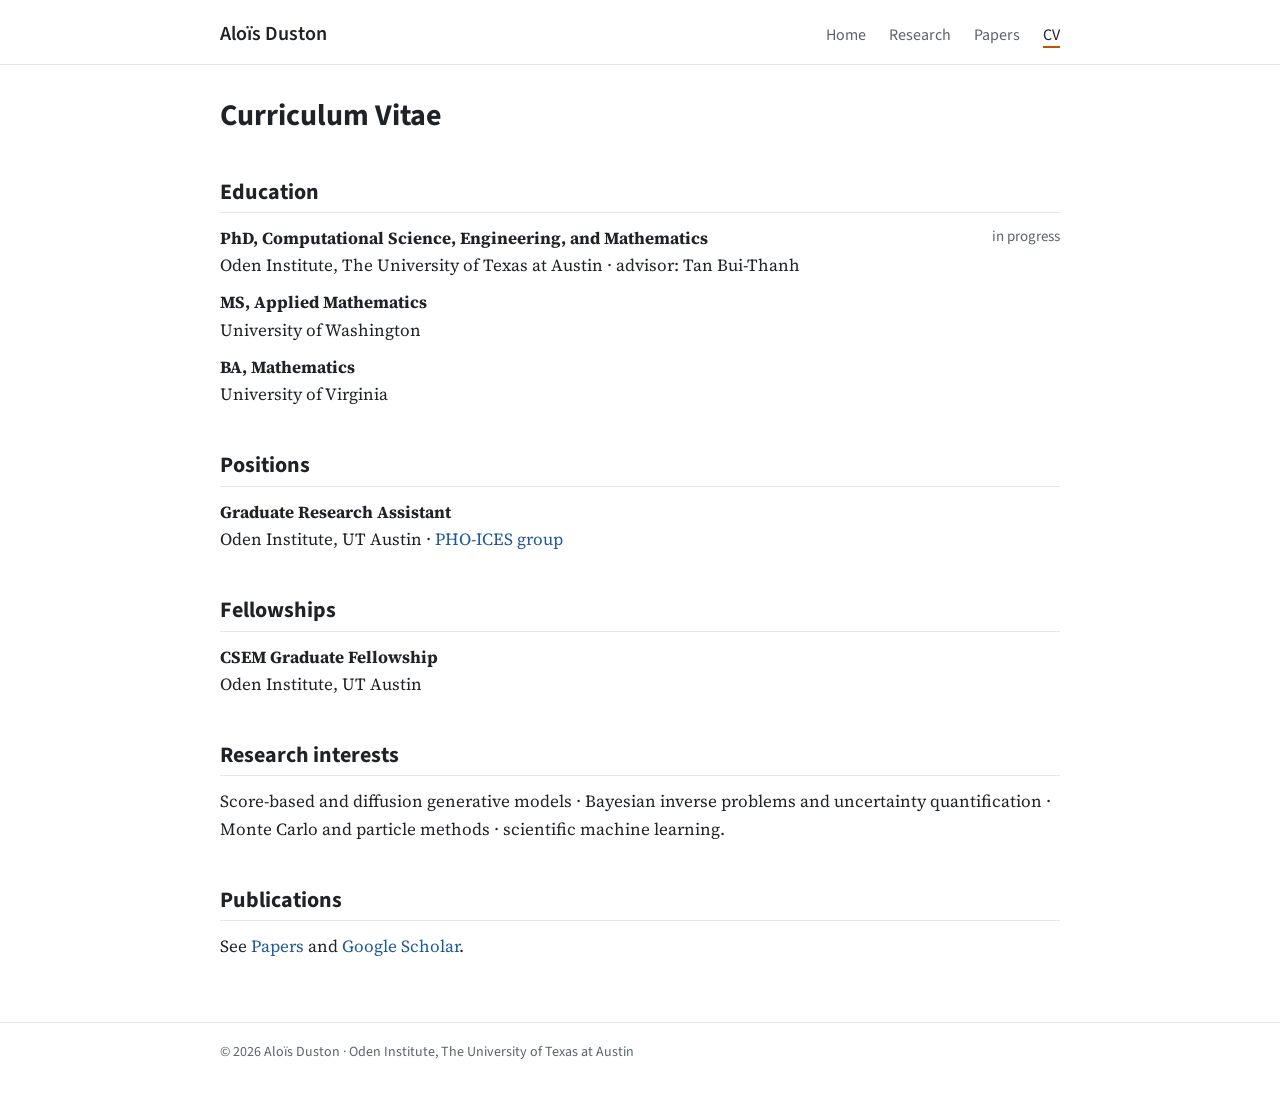
==== cv.html @ ede6e2c8 "Add files via upload" ====
<!doctype html>
<html lang="en">
<head>
  <meta charset="utf-8">
  <meta name="viewport" content="width=device-width, initial-scale=1">
  <title>CV · Aloïs Duston</title>
  <meta name="description" content="Curriculum vitae of Aloïs Duston.">
  <link rel="preconnect" href="https://fonts.googleapis.com">
  <link rel="preconnect" href="https://fonts.gstatic.com" crossorigin>
  <link href="https://fonts.googleapis.com/css2?family=Source+Sans+3:wght@400;600&family=Source+Serif+4:ital,wght@0,400;0,600;1,400&display=swap" rel="stylesheet">
  <link rel="stylesheet" href="assets/style.css">
</head>
<body>
<header class="site">
  <div class="wrap">
    <a class="name" href="index.html">Aloïs Duston</a>
    <nav>
      <a href="index.html">Home</a>
      <a href="research.html">Research</a>
      <a href="papers.html">Papers</a>
      <a href="cv.html" class="active">CV</a>
    </nav>
  </div>
</header>

<main class="wrap">
  <h1>Curriculum Vitae</h1>
  <!-- Once you have a PDF CV, save it as assets/cv.pdf and uncomment:
  <p><a href="assets/cv.pdf">Full CV (PDF)</a></p>
  -->

  <!-- TODO: fill in years in the .when spans. -->
  <h2>Education</h2>
  <div class="cv-item">
    <div><b>PhD, Computational Science, Engineering, and Mathematics</b><br>
      Oden Institute, The University of Texas at Austin · advisor: Tan Bui-Thanh</div>
    <div class="when">in progress</div>
  </div>
  <div class="cv-item">
    <div><b>MS, Applied Mathematics</b><br>University of Washington</div>
    <div class="when"></div>
  </div>
  <div class="cv-item">
    <div><b>BA, Mathematics</b><br>University of Virginia</div>
    <div class="when"></div>
  </div>

  <h2>Positions</h2>
  <div class="cv-item">
    <div><b>Graduate Research Assistant</b><br>Oden Institute, UT Austin ·
      <a href="https://phoices.netlify.app/">PHO-ICES group</a></div>
    <div class="when"></div>
  </div>

  <h2>Fellowships</h2>
  <div class="cv-item">
    <div><b>CSEM Graduate Fellowship</b><br>Oden Institute, UT Austin</div>
    <div class="when"></div>
  </div>

  <h2>Research interests</h2>
  <p>Score-based and diffusion generative models · Bayesian inverse problems and uncertainty
    quantification · Monte Carlo and particle methods · scientific machine learning.</p>

  <h2>Publications</h2>
  <p>See <a href="papers.html">Papers</a> and <a href="https://scholar.google.com/citations?user=nfPSQykAAAAJ&amp;hl=en">Google Scholar</a>.</p>
</main>

<footer>
  <div class="wrap">© 2026 Aloïs Duston · Oden Institute, The University of Texas at Austin</div>
</footer>
</body>
</html>
---- assets/style.css ----
:root {
  --text: #1f2328;
  --muted: #5b636e;
  --rule: #e3e6ea;
  --link: #1f5a96;
  --accent: #bf5700;          /* UT burnt orange, used sparingly */
  --bg: #ffffff;
  --card: #f7f8fa;
  --ok: #2e7d32;
  --wip: #a15c00;
}

* { box-sizing: border-box; }

html { -webkit-text-size-adjust: 100%; }

body {
  margin: 0;
  background: var(--bg);
  color: var(--text);
  font: 17px/1.6 "Source Serif 4", Georgia, "Times New Roman", serif;
}

a { color: var(--link); text-decoration: none; }
a:hover { text-decoration: underline; }

.wrap { max-width: 880px; margin: 0 auto; padding: 0 20px; }

/* ---------- header / nav ---------- */
header.site {
  border-bottom: 1px solid var(--rule);
  font-family: "Source Sans 3", "Helvetica Neue", Arial, sans-serif;
}
header.site .wrap {
  display: flex; flex-wrap: wrap; align-items: baseline; justify-content: space-between;
  gap: 8px 24px; padding-top: 18px; padding-bottom: 14px;
}
header.site .name { font-size: 20px; font-weight: 600; color: var(--text); }
header.site nav a { margin-left: 20px; color: var(--muted); font-size: 16px; }
header.site nav a:first-child { margin-left: 0; }
header.site nav a.active { color: var(--text); border-bottom: 2px solid var(--accent); }
header.site nav a:hover { color: var(--text); text-decoration: none; }

main.wrap { padding-top: 32px; padding-bottom: 48px; }

h1, h2, h3 { font-family: "Source Sans 3", "Helvetica Neue", Arial, sans-serif; line-height: 1.25; }
h1 { font-size: 30px; margin: 0 0 6px; }
h2 { font-size: 22px; margin: 44px 0 12px; padding-bottom: 6px; border-bottom: 1px solid var(--rule); }
h3 { font-size: 19px; margin: 28px 0 6px; }
p { margin: 0 0 14px; }

/* ---------- home intro ---------- */
.intro { display: flex; gap: 32px; align-items: flex-start; }
.intro img.portrait {
  width: 180px; height: 180px; object-fit: cover; border-radius: 6px; flex: none;
  border: 1px solid var(--rule);
}
.intro .role { color: var(--muted); margin-bottom: 14px; font-family: "Source Sans 3", Arial, sans-serif; }
.links { font-family: "Source Sans 3", Arial, sans-serif; font-size: 16px; margin-top: 10px; }
.links a { margin-right: 14px; white-space: nowrap; }

/* ---------- project cards (home) ---------- */
.cards { display: grid; grid-template-columns: repeat(2, 1fr); gap: 16px; }
.card {
  background: var(--card); border: 1px solid var(--rule); border-radius: 6px;
  padding: 14px 16px; display: flex; flex-direction: column;
}
.card img { width: 100%; height: 150px; object-fit: contain; background: #fff; border-radius: 4px; margin-bottom: 10px; }
.card h3 { margin: 0 0 6px; font-size: 17px; }
.card p { font-size: 15.5px; color: var(--muted); margin: 0 0 8px; }
.card .more { margin-top: auto; font-family: "Source Sans 3", Arial, sans-serif; font-size: 15px; }

/* ---------- status tags ---------- */
.tag {
  display: inline-block; font: 600 12px/1 "Source Sans 3", Arial, sans-serif;
  letter-spacing: .04em; text-transform: uppercase; padding: 4px 7px; border-radius: 3px;
  vertical-align: middle; margin-left: 6px; white-space: nowrap;
}
.tag.preprint { color: var(--ok); border: 1px solid var(--ok); }
.tag.wip { color: var(--wip); border: 1px solid var(--wip); }

/* ---------- research page ---------- */
.theme-intro { color: var(--muted); }
.project { margin-top: 30px; padding-top: 4px; }
.project .meta { font-family: "Source Sans 3", Arial, sans-serif; font-size: 15px; color: var(--muted); margin-bottom: 10px; }
.project ul { margin: 0 0 14px; padding-left: 22px; }
.project li { margin-bottom: 6px; }
figure { margin: 18px 0 22px; }
figure img { width: 100%; height: auto; border: 1px solid var(--rule); border-radius: 4px; }
figcaption { font-size: 14.5px; color: var(--muted); margin-top: 6px; line-height: 1.5; }
.fig-row { display: grid; grid-template-columns: 1fr 1fr; gap: 14px; }
.note {
  border-left: 3px solid var(--wip); background: #fbf7f1; padding: 8px 12px;
  font-size: 15px; color: var(--muted); margin: 12px 0 16px;
}

/* ---------- papers page ---------- */
.pub { display: flex; gap: 18px; margin: 0 0 26px; }
.pub img { width: 170px; height: 105px; object-fit: contain; flex: none; border: 1px solid var(--rule); border-radius: 4px; background: #fff; }
.pub .title { font-weight: 600; }
.pub .authors, .pub .venue { font-size: 15.5px; color: var(--muted); }
.pub .authors b { color: var(--text); font-weight: 600; }
.pub .plinks { font-family: "Source Sans 3", Arial, sans-serif; font-size: 15px; margin-top: 4px; }
.pub .plinks a { margin-right: 12px; }

/* ---------- cv ---------- */
.cv-item { display: flex; justify-content: space-between; gap: 16px; margin-bottom: 10px; }
.cv-item .when { color: var(--muted); white-space: nowrap; font-family: "Source Sans 3", Arial, sans-serif; font-size: 15px; }
ul.plain { list-style: none; padding: 0; margin: 0; }
ul.plain li { margin-bottom: 8px; }
.news .date { display: inline-block; min-width: 82px; color: var(--muted); font-family: "Source Sans 3", Arial, sans-serif; font-size: 15px; }

footer {
  border-top: 1px solid var(--rule); color: var(--muted); font-size: 14px; padding: 18px 0 30px;
  font-family: "Source Sans 3", Arial, sans-serif;
}

/* ---------- narrow screens ---------- */
@media (max-width: 680px) {
  body { font-size: 16px; }
  .intro { flex-direction: column; gap: 18px; }
  .intro img.portrait { width: 140px; height: 140px; }
  .cards, .fig-row { grid-template-columns: 1fr; }
  .pub { flex-direction: column; gap: 8px; }
  .pub img { width: 100%; height: 140px; }
  header.site nav a { margin-left: 14px; }
  .cv-item { flex-direction: column; gap: 0; }
}

/* ---------- details / bibtex ---------- */
details { margin: 6px 0 14px; }
details summary { cursor: pointer; color: var(--link); font-family: "Source Sans 3", Arial, sans-serif; font-size: 15px; }
pre {
  background: var(--card); border: 1px solid var(--rule); border-radius: 4px; padding: 10px 12px;
  font: 13px/1.45 ui-monospace, SFMono-Regular, Menlo, Consolas, monospace; overflow-x: auto; margin: 8px 0 0;
}
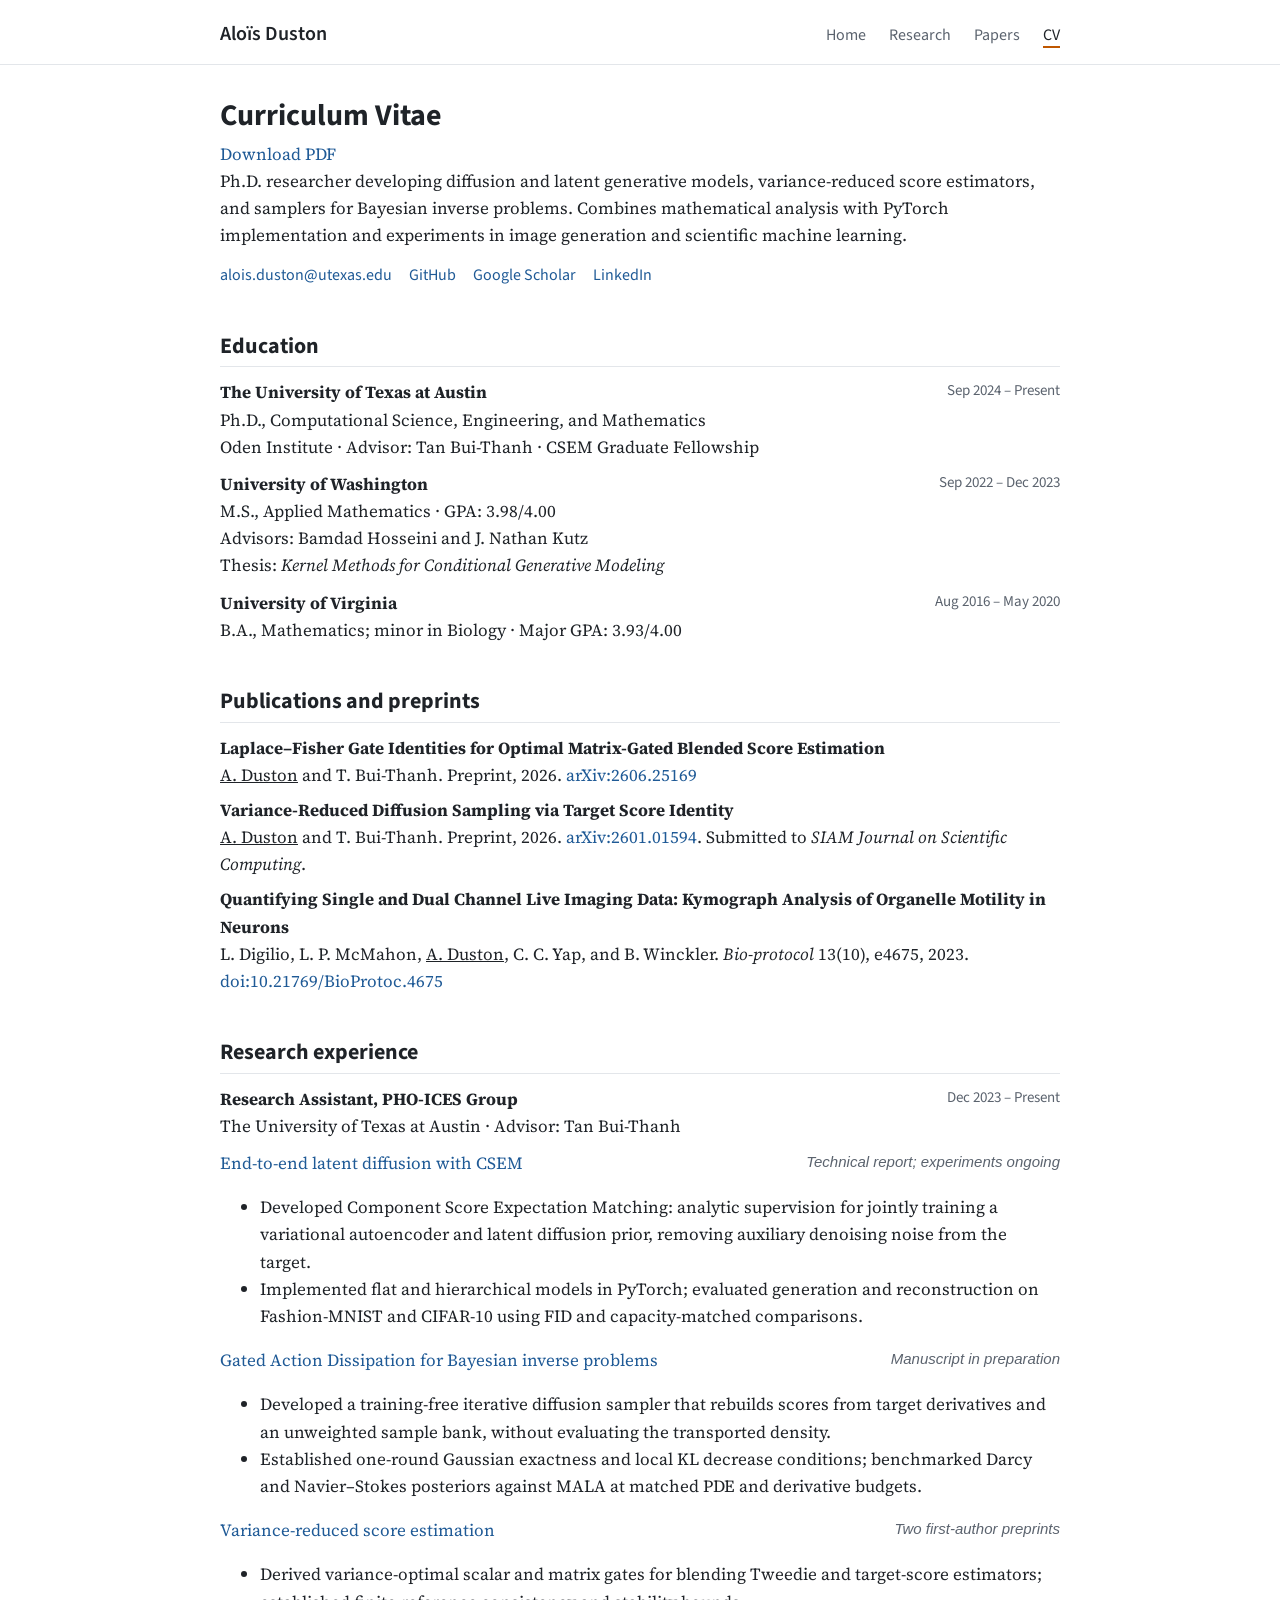
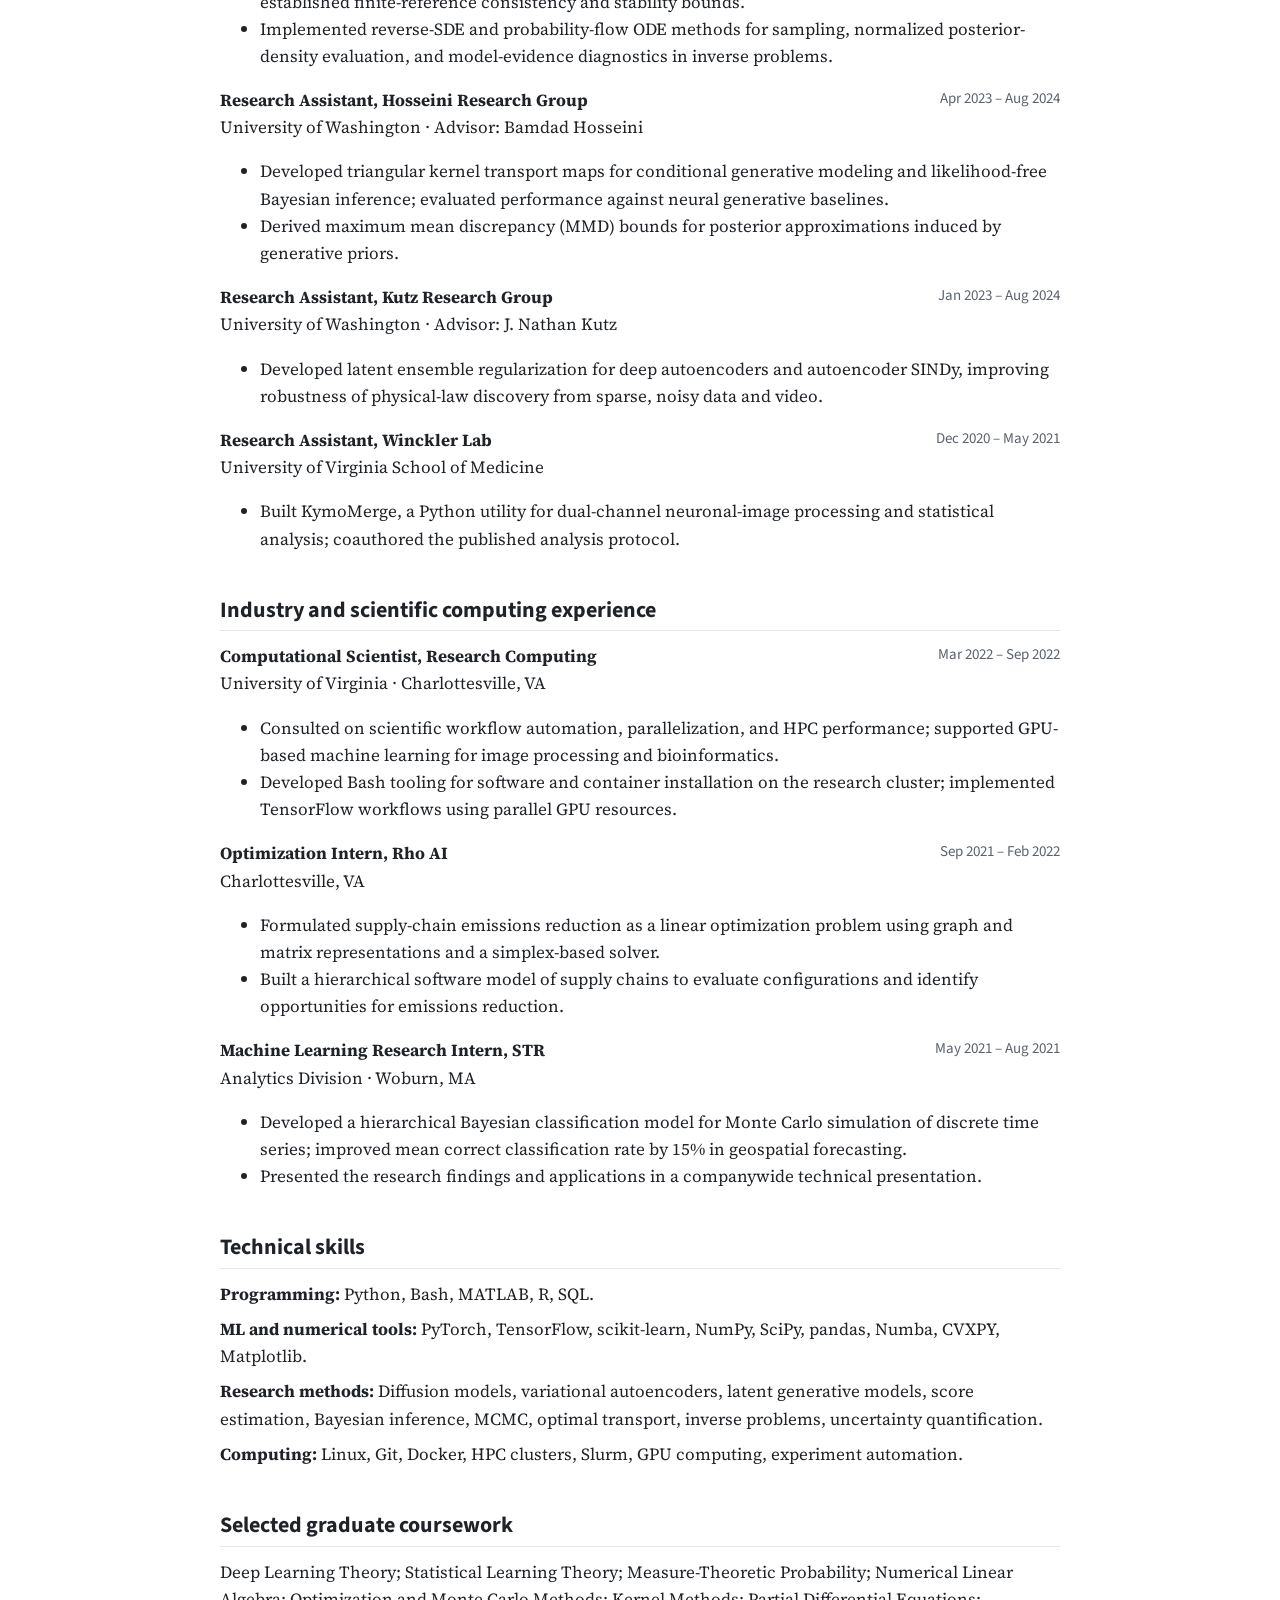
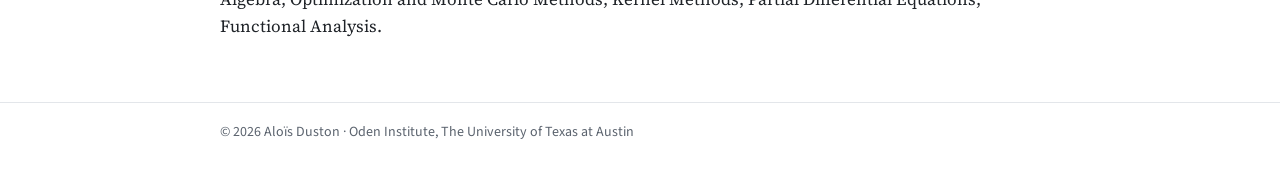
==== commit bf8b70c5: "Add files via upload" ====
--- a/cv.html
+++ b/cv.html
@@ -4,7 +4,7 @@
   <meta charset="utf-8">
   <meta name="viewport" content="width=device-width, initial-scale=1">
   <title>CV · Aloïs Duston</title>
-  <meta name="description" content="Curriculum vitae of Aloïs Duston.">
+  <meta name="description" content="Curriculum vitae of Aloïs Duston: diffusion and latent generative models, score estimation, and Bayesian inverse problems.">
   <link rel="preconnect" href="https://fonts.googleapis.com">
   <link rel="preconnect" href="https://fonts.gstatic.com" crossorigin>
   <link href="https://fonts.googleapis.com/css2?family=Source+Sans+3:wght@400;600&family=Source+Serif+4:ital,wght@0,400;0,600;1,400&display=swap" rel="stylesheet">
@@ -24,46 +24,172 @@
 </header>
 
 <main class="wrap">
-  <h1>Curriculum Vitae</h1>
-  <!-- Once you have a PDF CV, save it as assets/cv.pdf and uncomment:
-  <p><a href="assets/cv.pdf">Full CV (PDF)</a></p>
-  -->
-
-  <!-- TODO: fill in years in the .when spans. -->
-  <h2>Education</h2>
-  <div class="cv-item">
-    <div><b>PhD, Computational Science, Engineering, and Mathematics</b><br>
-      Oden Institute, The University of Texas at Austin · advisor: Tan Bui-Thanh</div>
-    <div class="when">in progress</div>
+  <div class="cv-head">
+    <h1>Curriculum Vitae</h1>
+    <a class="cv-download" href="assets/Alois_Duston_CV.pdf">Download PDF</a>
   </div>
-  <div class="cv-item">
-    <div><b>MS, Applied Mathematics</b><br>University of Washington</div>
-    <div class="when"></div>
-  </div>
-  <div class="cv-item">
-    <div><b>BA, Mathematics</b><br>University of Virginia</div>
-    <div class="when"></div>
+  <p class="cv-summary">
+    Ph.D. researcher developing diffusion and latent generative models, variance-reduced score
+    estimators, and samplers for Bayesian inverse problems. Combines mathematical analysis with
+    PyTorch implementation and experiments in image generation and scientific machine learning.
+  </p>
+  <div class="links">
+    <a href="mailto:alois.duston@utexas.edu">alois.duston@utexas.edu</a>
+    <a href="https://github.com/alduston">GitHub</a>
+    <a href="https://scholar.google.com/citations?user=nfPSQykAAAAJ&amp;hl=en">Google Scholar</a>
+    <a href="https://www.linkedin.com/in/alo%C3%AFs-duston-0512a819a/">LinkedIn</a>
   </div>
 
-  <h2>Positions</h2>
+  <!-- ===================================================== -->
+  <h2>Education</h2>
+
   <div class="cv-item">
-    <div><b>Graduate Research Assistant</b><br>Oden Institute, UT Austin ·
-      <a href="https://phoices.netlify.app/">PHO-ICES group</a></div>
-    <div class="when"></div>
+    <div><b>The University of Texas at Austin</b><br>
+      Ph.D., Computational Science, Engineering, and Mathematics<br>
+      <span class="cv-sub">Oden Institute · Advisor: Tan Bui-Thanh · CSEM Graduate Fellowship</span></div>
+    <div class="when">Sep 2024 – Present</div>
   </div>
 
-  <h2>Fellowships</h2>
   <div class="cv-item">
-    <div><b>CSEM Graduate Fellowship</b><br>Oden Institute, UT Austin</div>
-    <div class="when"></div>
+    <div><b>University of Washington</b><br>
+      M.S., Applied Mathematics · GPA: 3.98/4.00<br>
+      <span class="cv-sub">Advisors: Bamdad Hosseini and J. Nathan Kutz<br>
+      Thesis: <i>Kernel Methods for Conditional Generative Modeling</i></span></div>
+    <div class="when">Sep 2022 – Dec 2023</div>
   </div>
 
-  <h2>Research interests</h2>
-  <p>Score-based and diffusion generative models · Bayesian inverse problems and uncertainty
-    quantification · Monte Carlo and particle methods · scientific machine learning.</p>
+  <div class="cv-item">
+    <div><b>University of Virginia</b><br>
+      B.A., Mathematics; minor in Biology · Major GPA: 3.93/4.00</div>
+    <div class="when">Aug 2016 – May 2020</div>
+  </div>
 
-  <h2>Publications</h2>
-  <p>See <a href="papers.html">Papers</a> and <a href="https://scholar.google.com/citations?user=nfPSQykAAAAJ&amp;hl=en">Google Scholar</a>.</p>
+  <!-- ===================================================== -->
+  <h2>Publications and preprints</h2>
+  <ul class="plain cv-pubs">
+    <li><b>Laplace–Fisher Gate Identities for Optimal Matrix-Gated Blended Score Estimation</b><br>
+      <u>A. Duston</u> and T. Bui-Thanh. Preprint, 2026.
+      <a href="https://arxiv.org/abs/2606.25169">arXiv:2606.25169</a></li>
+    <li><b>Variance-Reduced Diffusion Sampling via Target Score Identity</b><br>
+      <u>A. Duston</u> and T. Bui-Thanh. Preprint, 2026.
+      <a href="https://arxiv.org/abs/2601.01594">arXiv:2601.01594</a>.
+      Submitted to <i>SIAM Journal on Scientific Computing</i>.</li>
+    <li><b>Quantifying Single and Dual Channel Live Imaging Data: Kymograph Analysis of Organelle Motility in Neurons</b><br>
+      L. Digilio, L. P. McMahon, <u>A. Duston</u>, C. C. Yap, and B. Winckler.
+      <i>Bio-protocol</i> 13(10), e4675, 2023.
+      <a href="https://doi.org/10.21769/BioProtoc.4675">doi:10.21769/BioProtoc.4675</a></li>
+  </ul>
+
+  <!-- ===================================================== -->
+  <h2>Research experience</h2>
+
+  <div class="cv-item">
+    <div><b>Research Assistant, PHO-ICES Group</b><br>
+      <span class="cv-sub">The University of Texas at Austin · Advisor: Tan Bui-Thanh</span></div>
+    <div class="when">Dec 2023 – Present</div>
+  </div>
+
+  <div class="cv-item cv-project">
+    <div><a href="research.html#csem">End-to-end latent diffusion with CSEM</a></div>
+    <div class="when"><i>Technical report; experiments ongoing</i></div>
+  </div>
+  <ul class="cv-list">
+    <li>Developed Component Score Expectation Matching: analytic supervision for jointly training a variational autoencoder and latent diffusion prior, removing auxiliary denoising noise from the target.</li>
+    <li>Implemented flat and hierarchical models in PyTorch; evaluated generation and reconstruction on Fashion-MNIST and CIFAR-10 using FID and capacity-matched comparisons.</li>
+  </ul>
+
+  <div class="cv-item cv-project">
+    <div><a href="research.html#gad">Gated Action Dissipation for Bayesian inverse problems</a></div>
+    <div class="when"><i>Manuscript in preparation</i></div>
+  </div>
+  <ul class="cv-list">
+    <li>Developed a training-free iterative diffusion sampler that rebuilds scores from target derivatives and an unweighted sample bank, without evaluating the transported density.</li>
+    <li>Established one-round Gaussian exactness and local KL decrease conditions; benchmarked Darcy and Navier–Stokes posteriors against MALA at matched PDE and derivative budgets.</li>
+  </ul>
+
+  <div class="cv-item cv-project">
+    <div><a href="research.html#tsi">Variance-reduced score estimation</a></div>
+    <div class="when"><i>Two first-author preprints</i></div>
+  </div>
+  <ul class="cv-list">
+    <li>Derived variance-optimal scalar and matrix gates for blending Tweedie and target-score estimators; established finite-reference consistency and stability bounds.</li>
+    <li>Implemented reverse-SDE and probability-flow ODE methods for sampling, normalized posterior-density evaluation, and model-evidence diagnostics in inverse problems.</li>
+  </ul>
+
+  <div class="cv-item">
+    <div><b>Research Assistant, Hosseini Research Group</b><br>
+      <span class="cv-sub">University of Washington · Advisor: Bamdad Hosseini</span></div>
+    <div class="when">Apr 2023 – Aug 2024</div>
+  </div>
+  <ul class="cv-list">
+    <li>Developed triangular kernel transport maps for conditional generative modeling and likelihood-free Bayesian inference; evaluated performance against neural generative baselines.</li>
+    <li>Derived maximum mean discrepancy (MMD) bounds for posterior approximations induced by generative priors.</li>
+  </ul>
+
+  <div class="cv-item">
+    <div><b>Research Assistant, Kutz Research Group</b><br>
+      <span class="cv-sub">University of Washington · Advisor: J. Nathan Kutz</span></div>
+    <div class="when">Jan 2023 – Aug 2024</div>
+  </div>
+  <ul class="cv-list">
+    <li>Developed latent ensemble regularization for deep autoencoders and autoencoder SINDy, improving robustness of physical-law discovery from sparse, noisy data and video.</li>
+  </ul>
+
+  <div class="cv-item">
+    <div><b>Research Assistant, Winckler Lab</b><br>
+      <span class="cv-sub">University of Virginia School of Medicine</span></div>
+    <div class="when">Dec 2020 – May 2021</div>
+  </div>
+  <ul class="cv-list">
+    <li>Built KymoMerge, a Python utility for dual-channel neuronal-image processing and statistical analysis; coauthored the published analysis protocol.</li>
+  </ul>
+
+  <!-- ===================================================== -->
+  <h2>Industry and scientific computing experience</h2>
+
+  <div class="cv-item">
+    <div><b>Computational Scientist, Research Computing</b><br>
+      <span class="cv-sub">University of Virginia · Charlottesville, VA</span></div>
+    <div class="when">Mar 2022 – Sep 2022</div>
+  </div>
+  <ul class="cv-list">
+    <li>Consulted on scientific workflow automation, parallelization, and HPC performance; supported GPU-based machine learning for image processing and bioinformatics.</li>
+    <li>Developed Bash tooling for software and container installation on the research cluster; implemented TensorFlow workflows using parallel GPU resources.</li>
+  </ul>
+
+  <div class="cv-item">
+    <div><b>Optimization Intern, Rho AI</b><br>
+      <span class="cv-sub">Charlottesville, VA</span></div>
+    <div class="when">Sep 2021 – Feb 2022</div>
+  </div>
+  <ul class="cv-list">
+    <li>Formulated supply-chain emissions reduction as a linear optimization problem using graph and matrix representations and a simplex-based solver.</li>
+    <li>Built a hierarchical software model of supply chains to evaluate configurations and identify opportunities for emissions reduction.</li>
+  </ul>
+
+  <div class="cv-item">
+    <div><b>Machine Learning Research Intern, STR</b><br>
+      <span class="cv-sub">Analytics Division · Woburn, MA</span></div>
+    <div class="when">May 2021 – Aug 2021</div>
+  </div>
+  <ul class="cv-list">
+    <li>Developed a hierarchical Bayesian classification model for Monte Carlo simulation of discrete time series; improved mean correct classification rate by 15% in geospatial forecasting.</li>
+    <li>Presented the research findings and applications in a companywide technical presentation.</li>
+  </ul>
+
+  <!-- ===================================================== -->
+  <h2>Technical skills</h2>
+  <ul class="plain cv-skills">
+    <li><b>Programming:</b> Python, Bash, MATLAB, R, SQL.</li>
+    <li><b>ML and numerical tools:</b> PyTorch, TensorFlow, scikit-learn, NumPy, SciPy, pandas, Numba, CVXPY, Matplotlib.</li>
+    <li><b>Research methods:</b> Diffusion models, variational autoencoders, latent generative models, score estimation, Bayesian inference, MCMC, optimal transport, inverse problems, uncertainty quantification.</li>
+    <li><b>Computing:</b> Linux, Git, Docker, HPC clusters, Slurm, GPU computing, experiment automation.</li>
+  </ul>
+
+  <h2>Selected graduate coursework</h2>
+  <p>Deep Learning Theory; Statistical Learning Theory; Measure-Theoretic Probability; Numerical
+    Linear Algebra; Optimization and Monte Carlo Methods; Kernel Methods; Partial Differential
+    Equations; Functional Analysis.</p>
 </main>
 
 <footer>
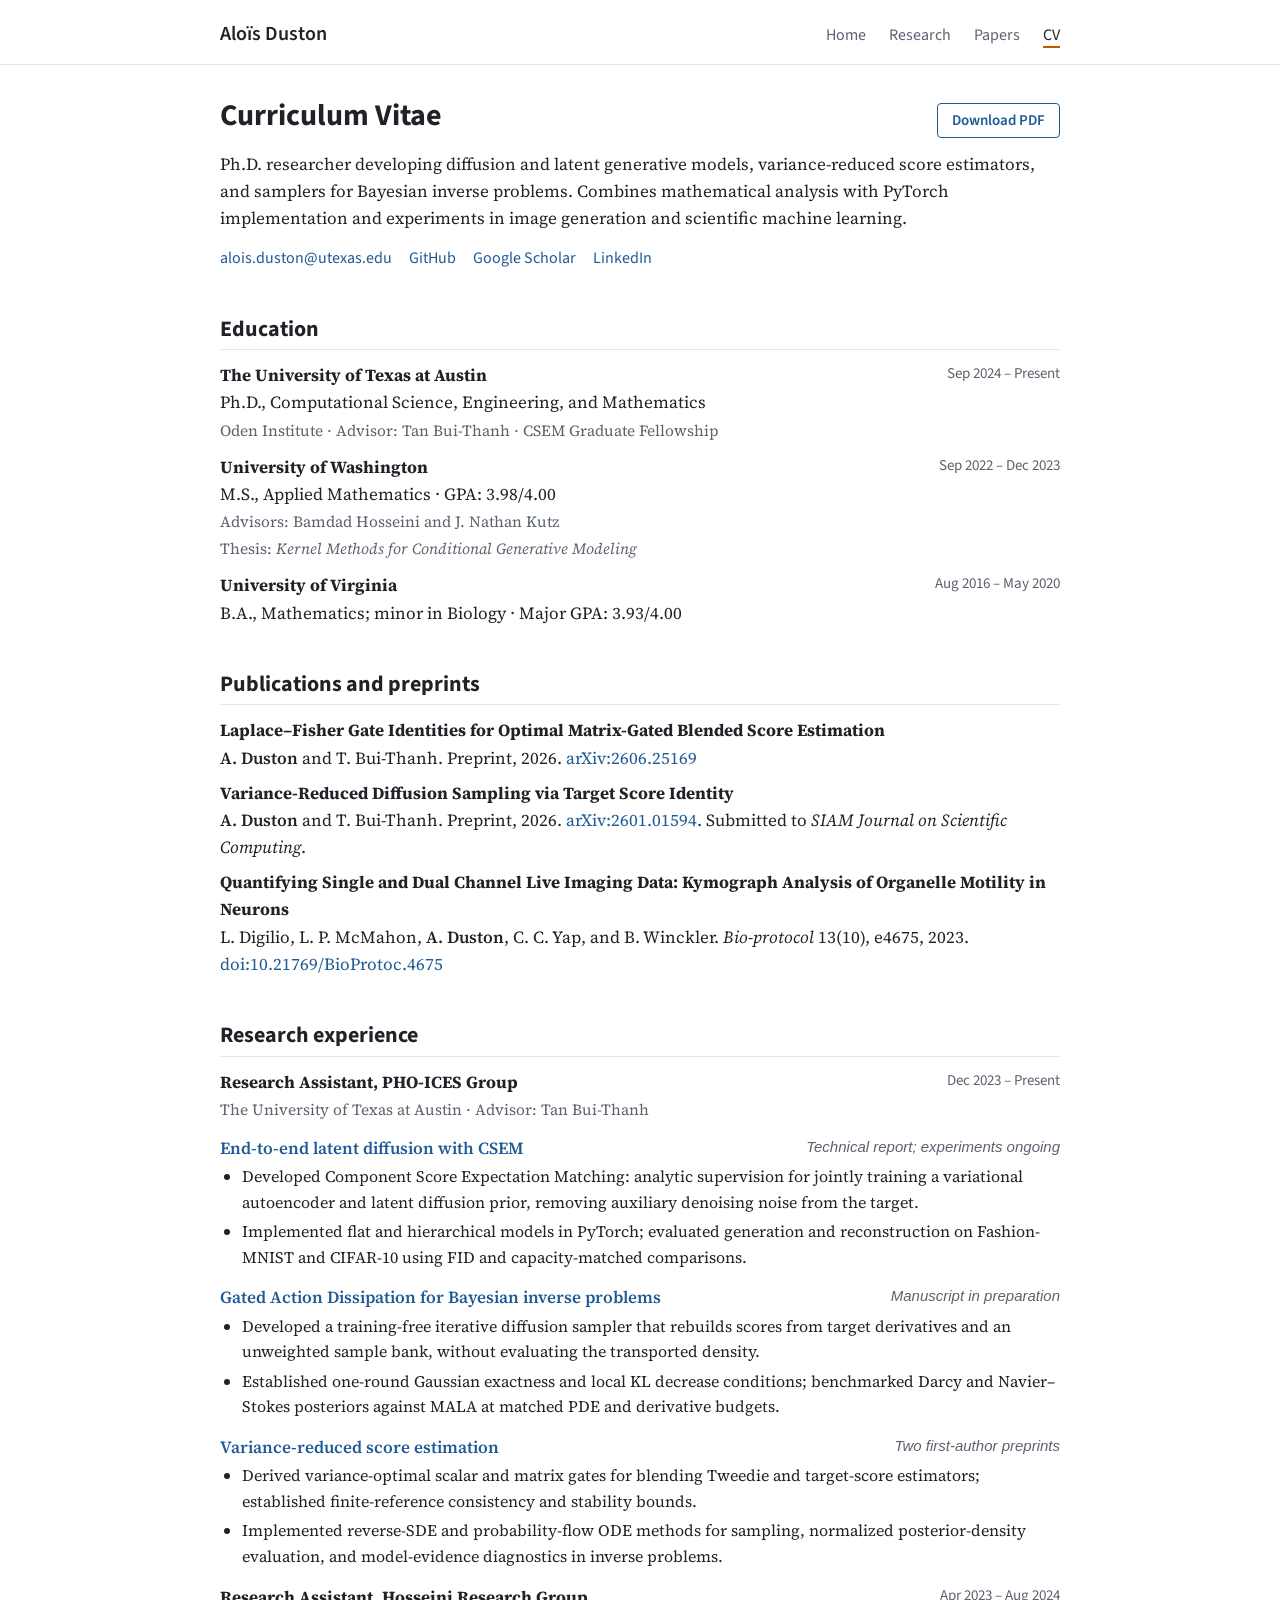
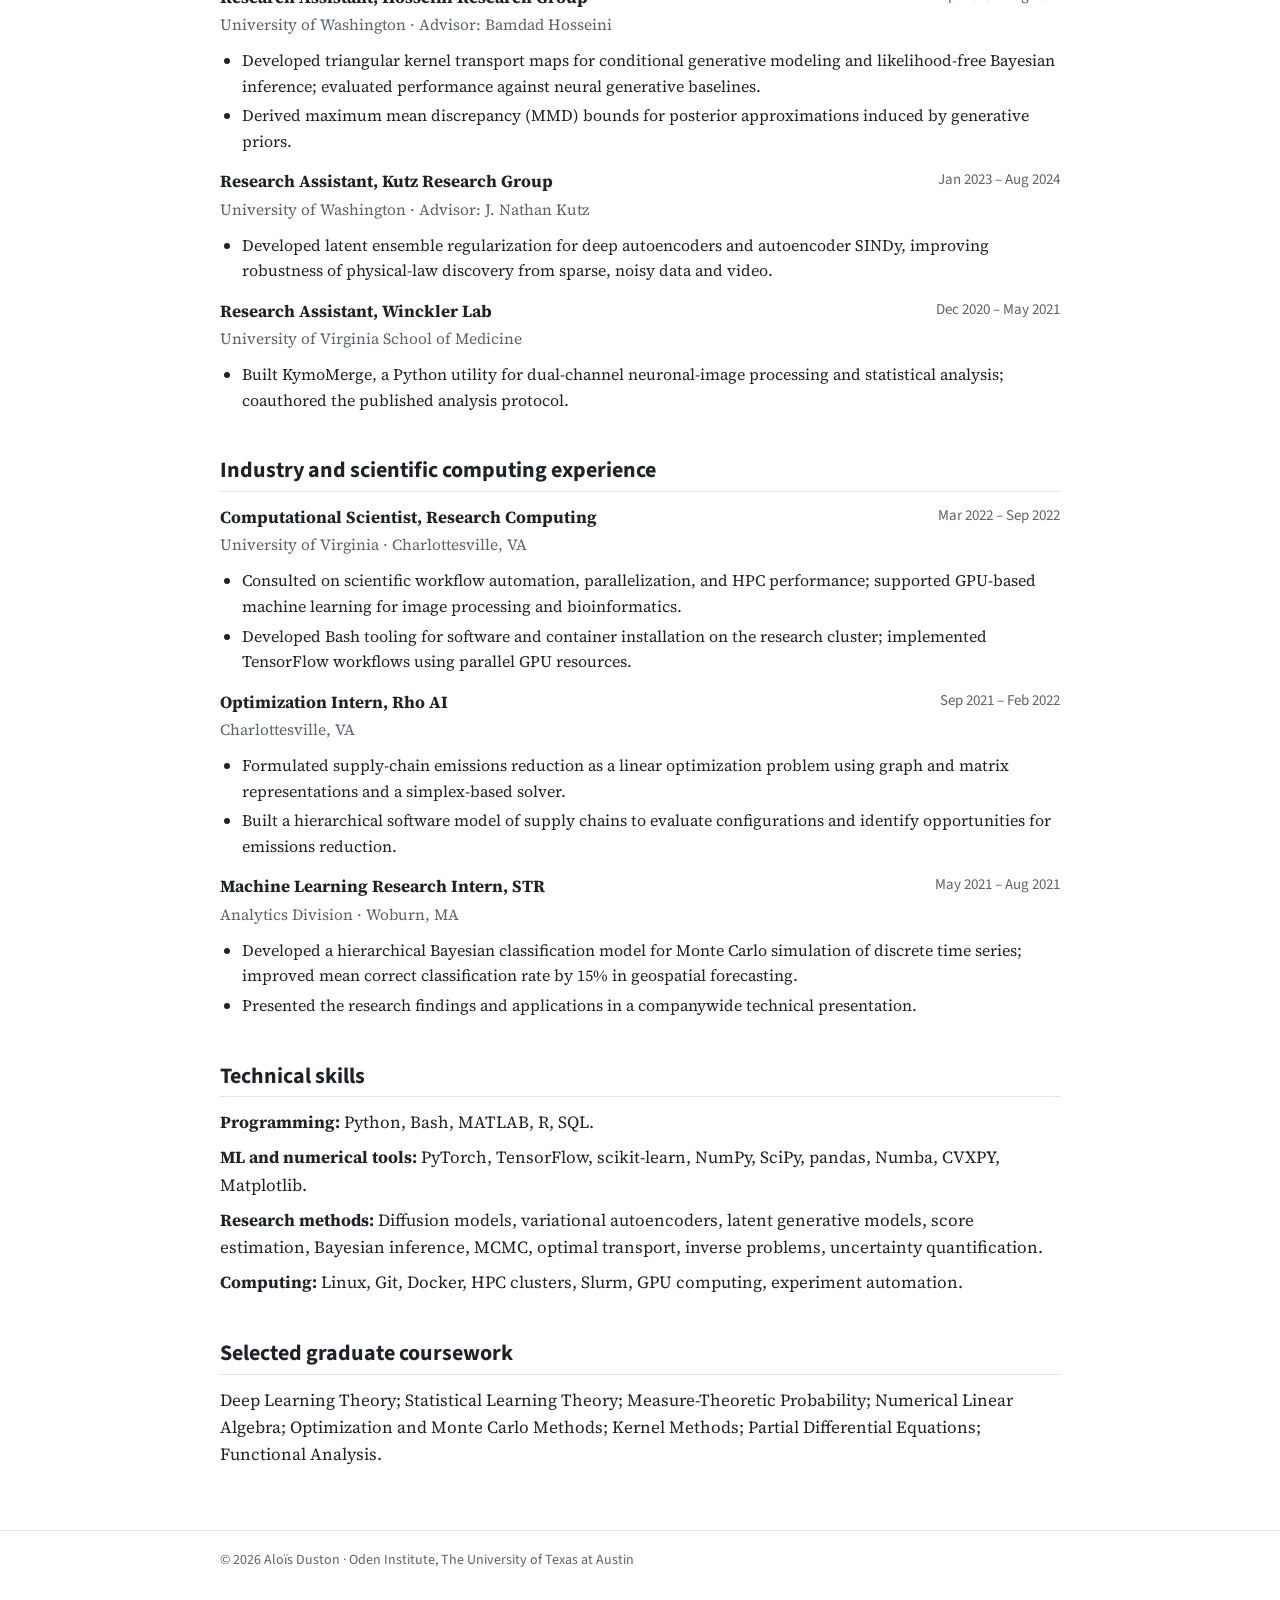
==== commit 41fa1935: "Add files via upload" ====
--- a/cv.html
+++ b/cv.html
@@ -5,6 +5,12 @@
   <meta name="viewport" content="width=device-width, initial-scale=1">
   <title>CV · Aloïs Duston</title>
   <meta name="description" content="Curriculum vitae of Aloïs Duston: diffusion and latent generative models, score estimation, and Bayesian inverse problems.">
+  <meta property="og:type" content="website">
+  <meta property="og:title" content="CV · Aloïs Duston">
+  <meta property="og:description" content="Curriculum vitae of Aloïs Duston: diffusion and latent generative models, score estimation, and Bayesian inverse problems.">
+  <meta property="og:url" content="https://alduston.github.io/cv.html">
+  <meta property="og:image" content="https://alduston.github.io/assets/img/og_card.png">
+  <meta name="twitter:card" content="summary_large_image">
   <link rel="preconnect" href="https://fonts.googleapis.com">
   <link rel="preconnect" href="https://fonts.gstatic.com" crossorigin>
   <link href="https://fonts.googleapis.com/css2?family=Source+Sans+3:wght@400;600&family=Source+Serif+4:ital,wght@0,400;0,600;1,400&display=swap" rel="stylesheet">
--- a/assets/style.css
+++ b/assets/style.css
@@ -8,6 +8,7 @@
   --card: #f7f8fa;
   --ok: #2e7d32;
   --wip: #a15c00;
+  --sans: "Source Sans 3", "Helvetica Neue", Arial, sans-serif;
 }
 
 * { box-sizing: border-box; }
@@ -29,7 +30,7 @@
 /* ---------- header / nav ---------- */
 header.site {
   border-bottom: 1px solid var(--rule);
-  font-family: "Source Sans 3", "Helvetica Neue", Arial, sans-serif;
+  font-family: var(--sans);
 }
 header.site .wrap {
   display: flex; flex-wrap: wrap; align-items: baseline; justify-content: space-between;
@@ -43,10 +44,11 @@
 
 main.wrap { padding-top: 32px; padding-bottom: 48px; }
 
-h1, h2, h3 { font-family: "Source Sans 3", "Helvetica Neue", Arial, sans-serif; line-height: 1.25; }
+h1, h2, h3, h4 { font-family: var(--sans); line-height: 1.25; }
 h1 { font-size: 30px; margin: 0 0 6px; }
 h2 { font-size: 22px; margin: 44px 0 12px; padding-bottom: 6px; border-bottom: 1px solid var(--rule); }
 h3 { font-size: 19px; margin: 28px 0 6px; }
+h4 { font-size: 16.5px; margin: 22px 0 6px; }
 p { margin: 0 0 14px; }
 
 /* ---------- home intro ---------- */
@@ -55,24 +57,46 @@
   width: 180px; height: 180px; object-fit: cover; border-radius: 6px; flex: none;
   border: 1px solid var(--rule);
 }
-.intro .role { color: var(--muted); margin-bottom: 14px; font-family: "Source Sans 3", Arial, sans-serif; }
-.links { font-family: "Source Sans 3", Arial, sans-serif; font-size: 16px; margin-top: 10px; }
+.intro .role { color: var(--muted); margin-bottom: 14px; font-family: var(--sans); }
+.links { font-family: var(--sans); font-size: 16px; margin-top: 10px; }
 .links a { margin-right: 14px; white-space: nowrap; }
+.seeking {
+  font-size: 16px; border-left: 3px solid var(--accent); padding: 4px 0 4px 12px; margin: 4px 0 14px;
+}
+
+/* ---------- featured project (home) ---------- */
+.feature {
+  border: 1px solid var(--rule); border-radius: 8px; padding: 18px 20px 16px; background: #fff;
+}
+.feature > a img { display: block; width: 100%; height: auto; }
+.feature h3 { margin: 14px 0 8px; }
+.feature p { margin-bottom: 12px; }
+.feature .more { font-family: var(--sans); font-size: 15.5px; }
+
+/* stat tiles: label, value, context */
+.stats { display: grid; grid-template-columns: repeat(3, 1fr); gap: 12px; margin: 4px 0 14px; }
+.stat { background: var(--card); border: 1px solid var(--rule); border-radius: 6px; padding: 10px 12px; }
+.stat .label { font: 14px/1.3 var(--sans); color: var(--muted); }
+.stat .value { font: 600 22px/1.25 var(--sans); color: var(--text); margin: 3px 0 2px; }
+.stat .value .from { font-weight: 400; color: var(--muted); }
+.stat .ctx { font: 13.5px/1.35 var(--sans); color: var(--muted); }
 
 /* ---------- project cards (home) ---------- */
 .cards { display: grid; grid-template-columns: repeat(2, 1fr); gap: 16px; }
+.cards.three { grid-template-columns: repeat(3, 1fr); }
 .card {
   background: var(--card); border: 1px solid var(--rule); border-radius: 6px;
   padding: 14px 16px; display: flex; flex-direction: column;
 }
 .card img { width: 100%; height: 150px; object-fit: contain; background: #fff; border-radius: 4px; margin-bottom: 10px; }
+.cards.three .card img { height: 120px; }
 .card h3 { margin: 0 0 6px; font-size: 17px; }
 .card p { font-size: 15.5px; color: var(--muted); margin: 0 0 8px; }
-.card .more { margin-top: auto; font-family: "Source Sans 3", Arial, sans-serif; font-size: 15px; }
+.card .more { margin-top: auto; font-family: var(--sans); font-size: 15px; }
 
 /* ---------- status tags ---------- */
 .tag {
-  display: inline-block; font: 600 12px/1 "Source Sans 3", Arial, sans-serif;
+  display: inline-block; font: 600 12px/1 var(--sans);
   letter-spacing: .04em; text-transform: uppercase; padding: 4px 7px; border-radius: 3px;
   vertical-align: middle; margin-left: 6px; white-space: nowrap;
 }
@@ -81,18 +105,38 @@
 
 /* ---------- research page ---------- */
 .theme-intro { color: var(--muted); }
+.jump { font-family: var(--sans); font-size: 15.5px; color: var(--muted); margin: 0 0 6px; }
+.jump a { margin-right: 4px; }
 .project { margin-top: 30px; padding-top: 4px; }
-.project .meta { font-family: "Source Sans 3", Arial, sans-serif; font-size: 15px; color: var(--muted); margin-bottom: 10px; }
+h2 + .project, .theme-intro + .project { margin-top: 0; }
+.project > h3:first-child { margin-top: 20px; }
+.project .meta { font-family: var(--sans); font-size: 15px; color: var(--muted); margin-bottom: 10px; }
 .project ul { margin: 0 0 14px; padding-left: 22px; }
 .project li { margin-bottom: 6px; }
+.project ul.compact li { margin-bottom: 3px; }
 figure { margin: 18px 0 22px; }
 figure img { width: 100%; height: auto; border: 1px solid var(--rule); border-radius: 4px; }
+figure.diagram img { border: none; }
 figcaption { font-size: 14.5px; color: var(--muted); margin-top: 6px; line-height: 1.5; }
 .fig-row { display: grid; grid-template-columns: 1fr 1fr; gap: 14px; }
+.results-row { display: grid; grid-template-columns: 1.15fr 1fr; gap: 20px; align-items: start; margin: 12px 0 8px; }
+.results-row figure { margin: 0; }
 .note {
   border-left: 3px solid var(--wip); background: #fbf7f1; padding: 8px 12px;
   font-size: 15px; color: var(--muted); margin: 12px 0 16px;
 }
+.note.neutral { border-left-color: #b7bec7; background: var(--card); }
+.note b { color: var(--text); }
+
+/* results table */
+.table-wrap { overflow-x: auto; }
+table.results { border-collapse: collapse; width: 100%; font: 15px/1.35 var(--sans); }
+table.results caption { caption-side: bottom; text-align: left; font-size: 14px; color: var(--muted); padding-top: 8px; line-height: 1.45; }
+table.results th, table.results td { padding: 6px 8px; border-bottom: 1px solid var(--rule); text-align: left; vertical-align: top; }
+table.results thead th { border-bottom: 1.5px solid var(--text); font-weight: 600; }
+table.results td.num, table.results th.num { text-align: right; font-variant-numeric: tabular-nums; white-space: nowrap; }
+table.results tr.best td { font-weight: 600; }
+table.results tr.floor td { color: var(--muted); border-bottom: none; }
 
 /* ---------- papers page ---------- */
 .pub { display: flex; gap: 18px; margin: 0 0 26px; }
@@ -100,37 +144,60 @@
 .pub .title { font-weight: 600; }
 .pub .authors, .pub .venue { font-size: 15.5px; color: var(--muted); }
 .pub .authors b { color: var(--text); font-weight: 600; }
-.pub .plinks { font-family: "Source Sans 3", Arial, sans-serif; font-size: 15px; margin-top: 4px; }
+.pub .plinks { font-family: var(--sans); font-size: 15px; margin-top: 4px; }
 .pub .plinks a { margin-right: 12px; }
 
 /* ---------- cv ---------- */
 .cv-item { display: flex; justify-content: space-between; gap: 16px; margin-bottom: 10px; }
-.cv-item .when { color: var(--muted); white-space: nowrap; font-family: "Source Sans 3", Arial, sans-serif; font-size: 15px; }
+.cv-item .when { color: var(--muted); white-space: nowrap; font-family: var(--sans); font-size: 15px; }
+.cv-head { display: flex; flex-wrap: wrap; align-items: baseline; justify-content: space-between; gap: 8px 16px; }
+.cv-download {
+  font: 600 15px/1 var(--sans); padding: 9px 14px; border-radius: 4px;
+  border: 1px solid var(--link); color: var(--link); white-space: nowrap;
+}
+.cv-download:hover { background: var(--link); color: #fff; text-decoration: none; }
+.cv-summary { margin-top: 10px; }
+.cv-sub { color: var(--muted); font-size: 15.5px; }
+.cv-item.cv-project { margin: 12px 0 2px 0; }
+.cv-item.cv-project a { font-weight: 600; }
+ul.cv-list { margin: 0 0 14px; padding-left: 22px; font-size: 16px; }
+ul.cv-list li { margin-bottom: 4px; }
+.cv-pubs li, .cv-skills li { margin-bottom: 12px; }
+.cv-pubs u { text-decoration: none; font-weight: 600; }
 ul.plain { list-style: none; padding: 0; margin: 0; }
 ul.plain li { margin-bottom: 8px; }
-.news .date { display: inline-block; min-width: 82px; color: var(--muted); font-family: "Source Sans 3", Arial, sans-serif; font-size: 15px; }
+.news .date { display: inline-block; min-width: 82px; color: var(--muted); font-family: var(--sans); font-size: 15px; }
 
 footer {
   border-top: 1px solid var(--rule); color: var(--muted); font-size: 14px; padding: 18px 0 30px;
-  font-family: "Source Sans 3", Arial, sans-serif;
-}
+  font-family: var(--sans);
+}
+
+/* ---------- details / bibtex ---------- */
+details { margin: 6px 0 14px; }
+details summary { cursor: pointer; color: var(--link); font-family: var(--sans); font-size: 15px; }
+pre {
+  background: var(--card); border: 1px solid var(--rule); border-radius: 4px; padding: 10px 12px;
+  font: 13px/1.45 ui-monospace, SFMono-Regular, Menlo, Consolas, monospace; overflow-x: auto; margin: 8px 0 0;
+}
+
+.mobile-hint { display: none; }
 
 /* ---------- narrow screens ---------- */
+@media (max-width: 760px) {
+  .cards.three { grid-template-columns: 1fr 1fr; }
+  .results-row { grid-template-columns: 1fr; }
+}
 @media (max-width: 680px) {
   body { font-size: 16px; }
+  .wrap { padding: 0 16px; }
   .intro { flex-direction: column; gap: 18px; }
   .intro img.portrait { width: 140px; height: 140px; }
-  .cards, .fig-row { grid-template-columns: 1fr; }
+  .cards, .cards.three, .fig-row, .stats { grid-template-columns: 1fr; }
+  .feature { padding: 14px 14px 12px; }
   .pub { flex-direction: column; gap: 8px; }
   .pub img { width: 100%; height: 140px; }
   header.site nav a { margin-left: 14px; }
   .cv-item { flex-direction: column; gap: 0; }
-}
-
-/* ---------- details / bibtex ---------- */
-details { margin: 6px 0 14px; }
-details summary { cursor: pointer; color: var(--link); font-family: "Source Sans 3", Arial, sans-serif; font-size: 15px; }
-pre {
-  background: var(--card); border: 1px solid var(--rule); border-radius: 4px; padding: 10px 12px;
-  font: 13px/1.45 ui-monospace, SFMono-Regular, Menlo, Consolas, monospace; overflow-x: auto; margin: 8px 0 0;
-}
+  .mobile-hint { display: inline; }
+}
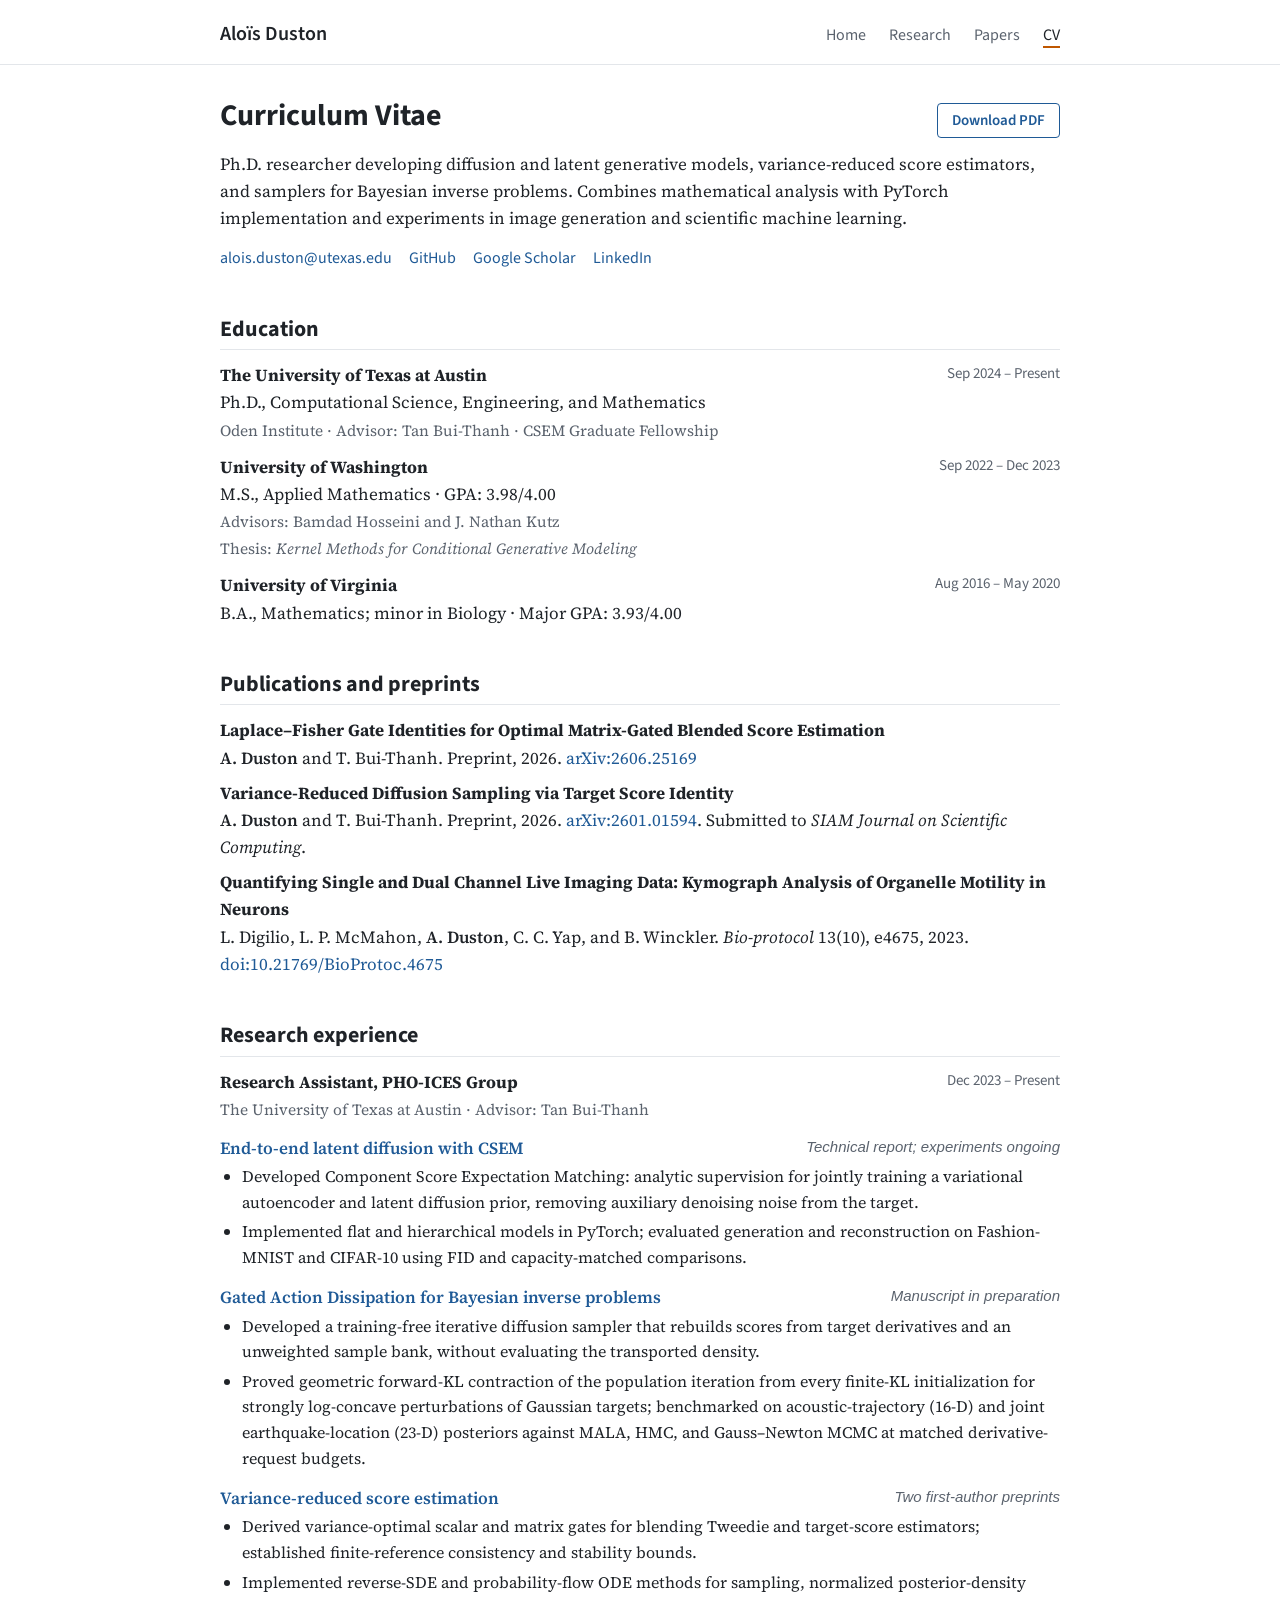
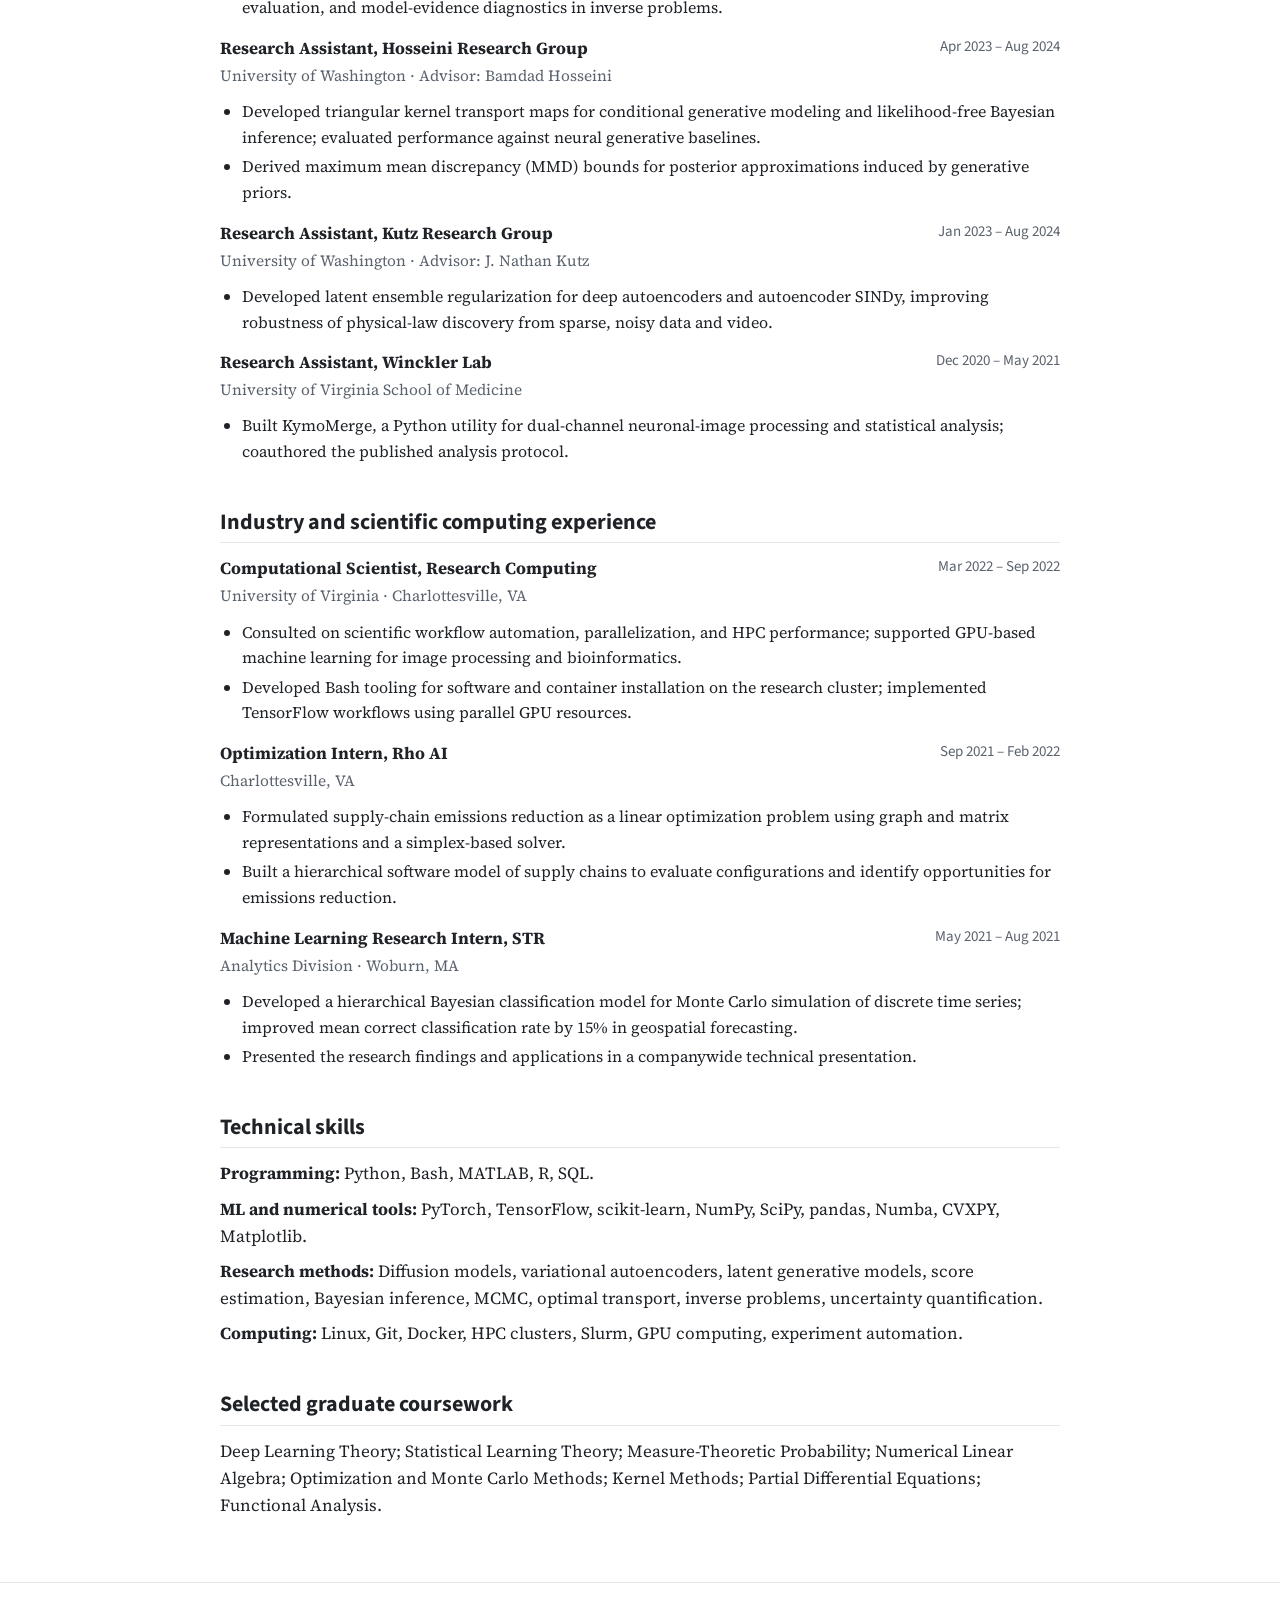
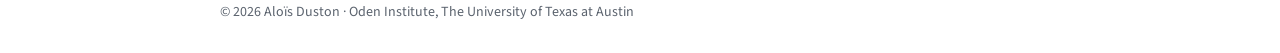
==== commit cdffbaad: "Add files via upload" ====
--- a/cv.html
+++ b/cv.html
@@ -110,7 +110,7 @@
   </div>
   <ul class="cv-list">
     <li>Developed a training-free iterative diffusion sampler that rebuilds scores from target derivatives and an unweighted sample bank, without evaluating the transported density.</li>
-    <li>Established one-round Gaussian exactness and local KL decrease conditions; benchmarked Darcy and Navier–Stokes posteriors against MALA at matched PDE and derivative budgets.</li>
+    <li>Proved geometric forward-KL contraction of the population iteration from every finite-KL initialization for strongly log-concave perturbations of Gaussian targets; benchmarked on acoustic-trajectory (16-D) and joint earthquake-location (23-D) posteriors against MALA, HMC, and Gauss–Newton MCMC at matched derivative-request budgets.</li>
   </ul>
 
   <div class="cv-item cv-project">
--- a/assets/style.css
+++ b/assets/style.css
@@ -190,6 +190,7 @@
 }
 @media (max-width: 680px) {
   body { font-size: 16px; }
+  table.results td.num, table.results th.num { white-space: normal; }
   .wrap { padding: 0 16px; }
   .intro { flex-direction: column; gap: 18px; }
   .intro img.portrait { width: 140px; height: 140px; }
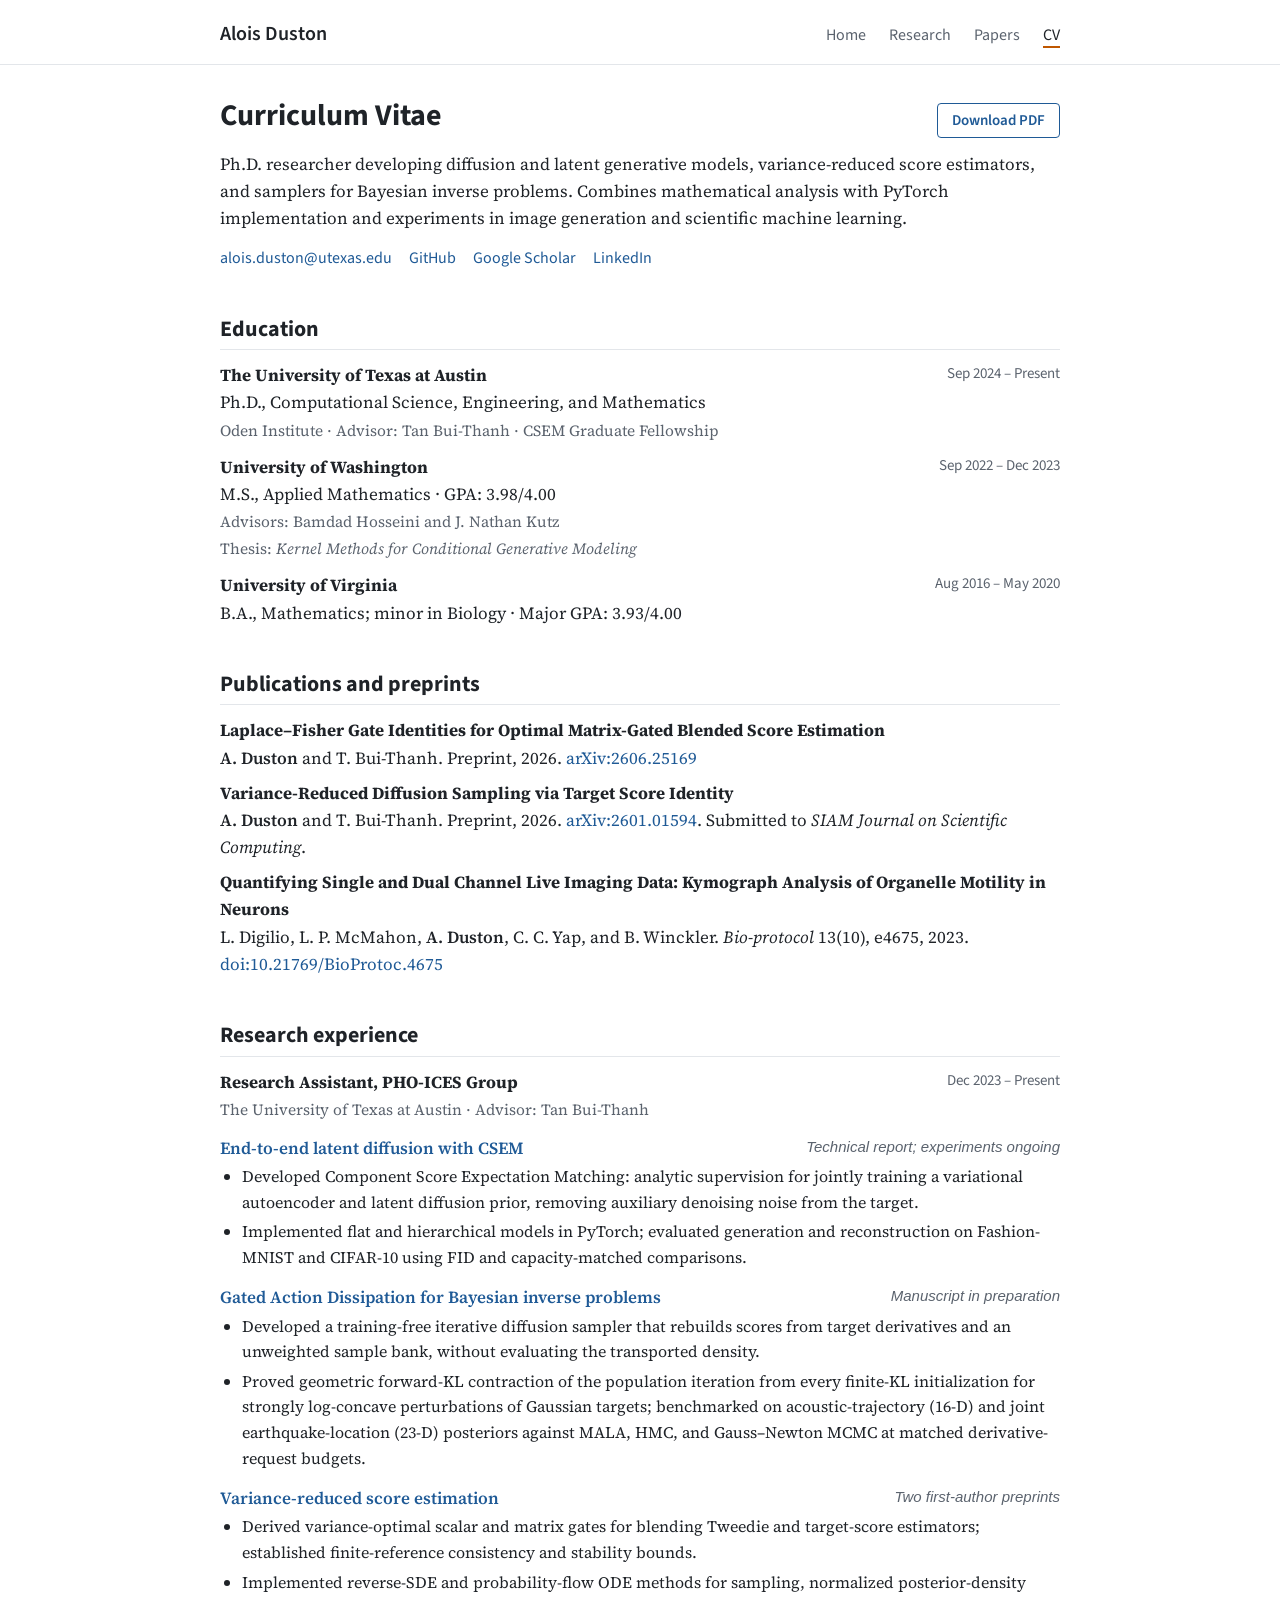
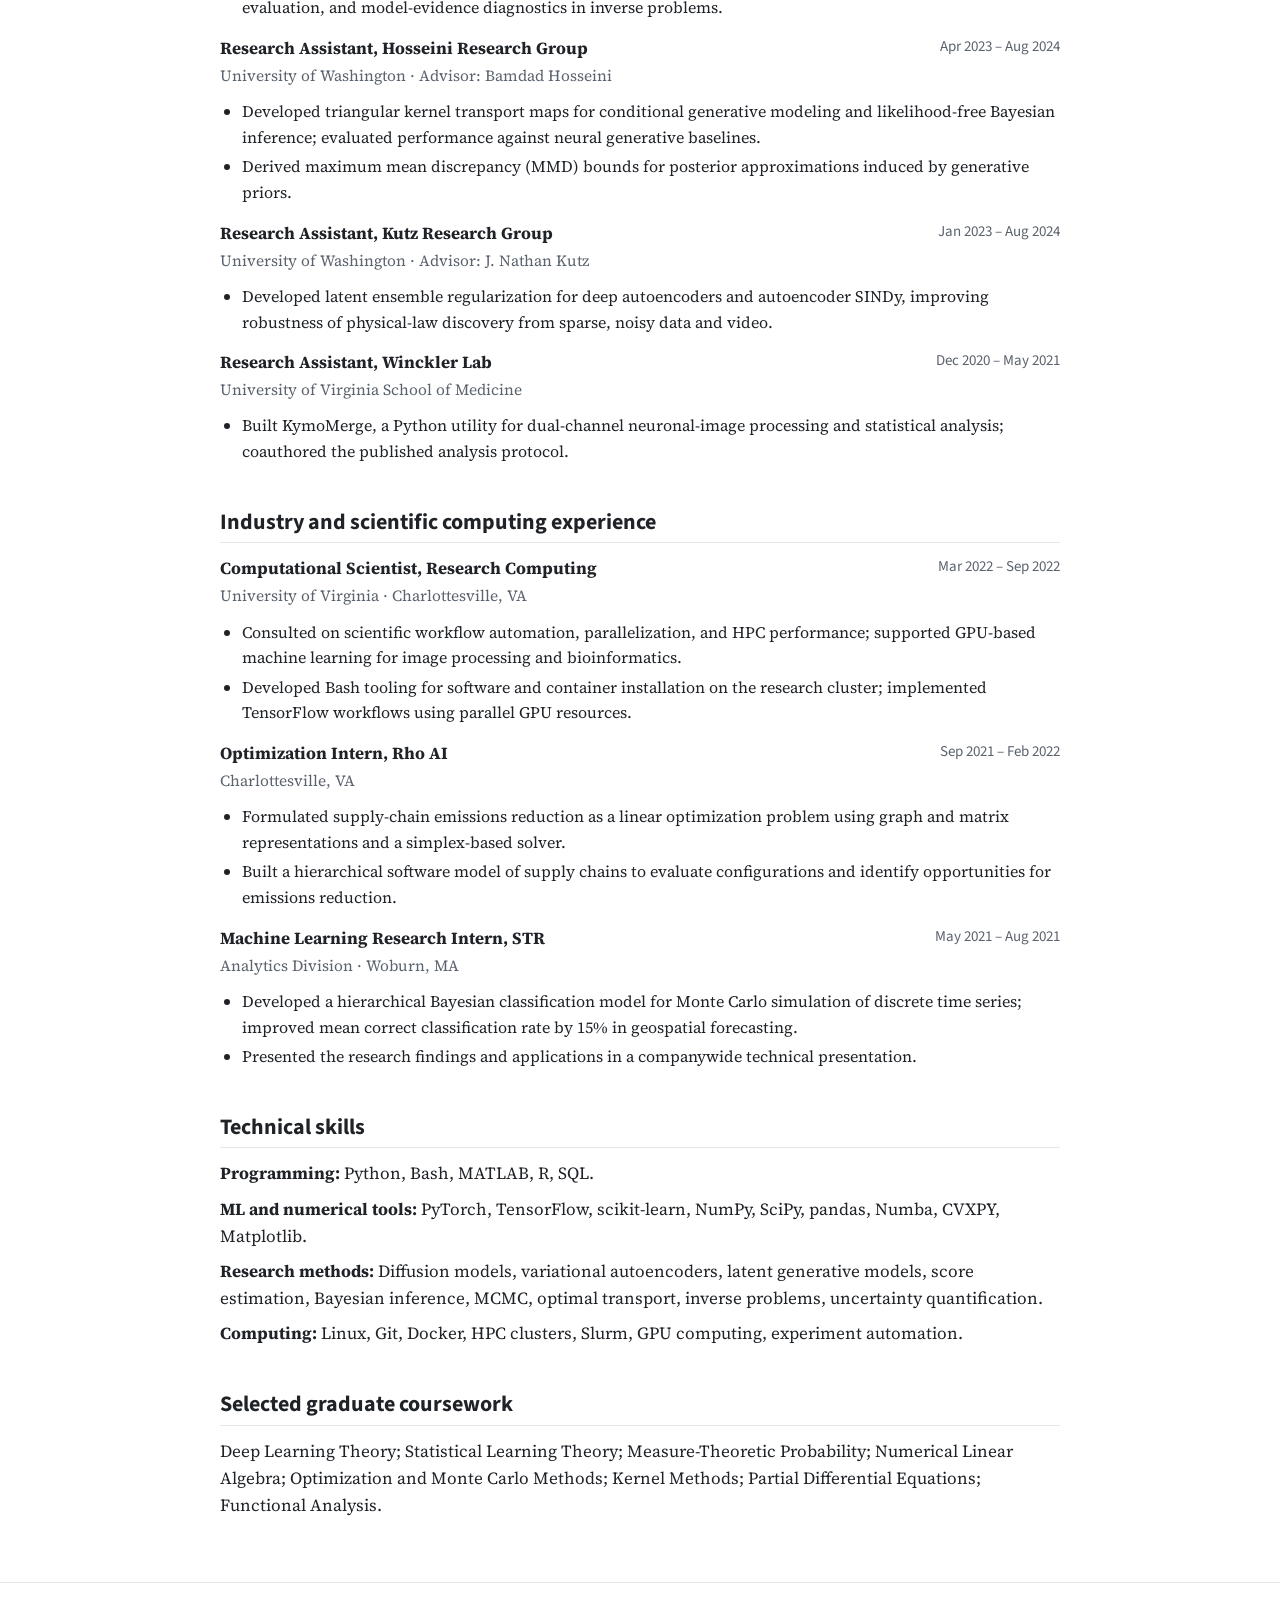
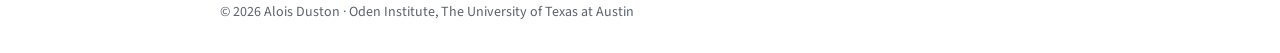
==== commit e86614ae: "Add files via upload" ====
--- a/cv.html
+++ b/cv.html
@@ -3,11 +3,11 @@
 <head>
   <meta charset="utf-8">
   <meta name="viewport" content="width=device-width, initial-scale=1">
-  <title>CV · Aloïs Duston</title>
-  <meta name="description" content="Curriculum vitae of Aloïs Duston: diffusion and latent generative models, score estimation, and Bayesian inverse problems.">
+  <title>CV · Alois Duston</title>
+  <meta name="description" content="Curriculum vitae of Alois Duston: diffusion and latent generative models, score estimation, and Bayesian inverse problems.">
   <meta property="og:type" content="website">
-  <meta property="og:title" content="CV · Aloïs Duston">
-  <meta property="og:description" content="Curriculum vitae of Aloïs Duston: diffusion and latent generative models, score estimation, and Bayesian inverse problems.">
+  <meta property="og:title" content="CV · Alois Duston">
+  <meta property="og:description" content="Curriculum vitae of Alois Duston: diffusion and latent generative models, score estimation, and Bayesian inverse problems.">
   <meta property="og:url" content="https://alduston.github.io/cv.html">
   <meta property="og:image" content="https://alduston.github.io/assets/img/og_card.png">
   <meta name="twitter:card" content="summary_large_image">
@@ -19,7 +19,7 @@
 <body>
 <header class="site">
   <div class="wrap">
-    <a class="name" href="index.html">Aloïs Duston</a>
+    <a class="name" href="index.html">Alois Duston</a>
     <nav>
       <a href="index.html">Home</a>
       <a href="research.html">Research</a>
@@ -199,7 +199,7 @@
 </main>
 
 <footer>
-  <div class="wrap">© 2026 Aloïs Duston · Oden Institute, The University of Texas at Austin</div>
+  <div class="wrap">© 2026 Alois Duston · Oden Institute, The University of Texas at Austin</div>
 </footer>
 </body>
 </html>
--- a/assets/style.css
+++ b/assets/style.css
@@ -118,6 +118,7 @@
 figure img { width: 100%; height: auto; border: 1px solid var(--rule); border-radius: 4px; }
 figure.diagram img { border: none; }
 figcaption { font-size: 14.5px; color: var(--muted); margin-top: 6px; line-height: 1.5; }
+figure.narrow { max-width: 640px; margin-left: auto; margin-right: auto; }
 .fig-row { display: grid; grid-template-columns: 1fr 1fr; gap: 14px; }
 .results-row { display: grid; grid-template-columns: 1.15fr 1fr; gap: 20px; align-items: start; margin: 12px 0 8px; }
 .results-row figure { margin: 0; }
